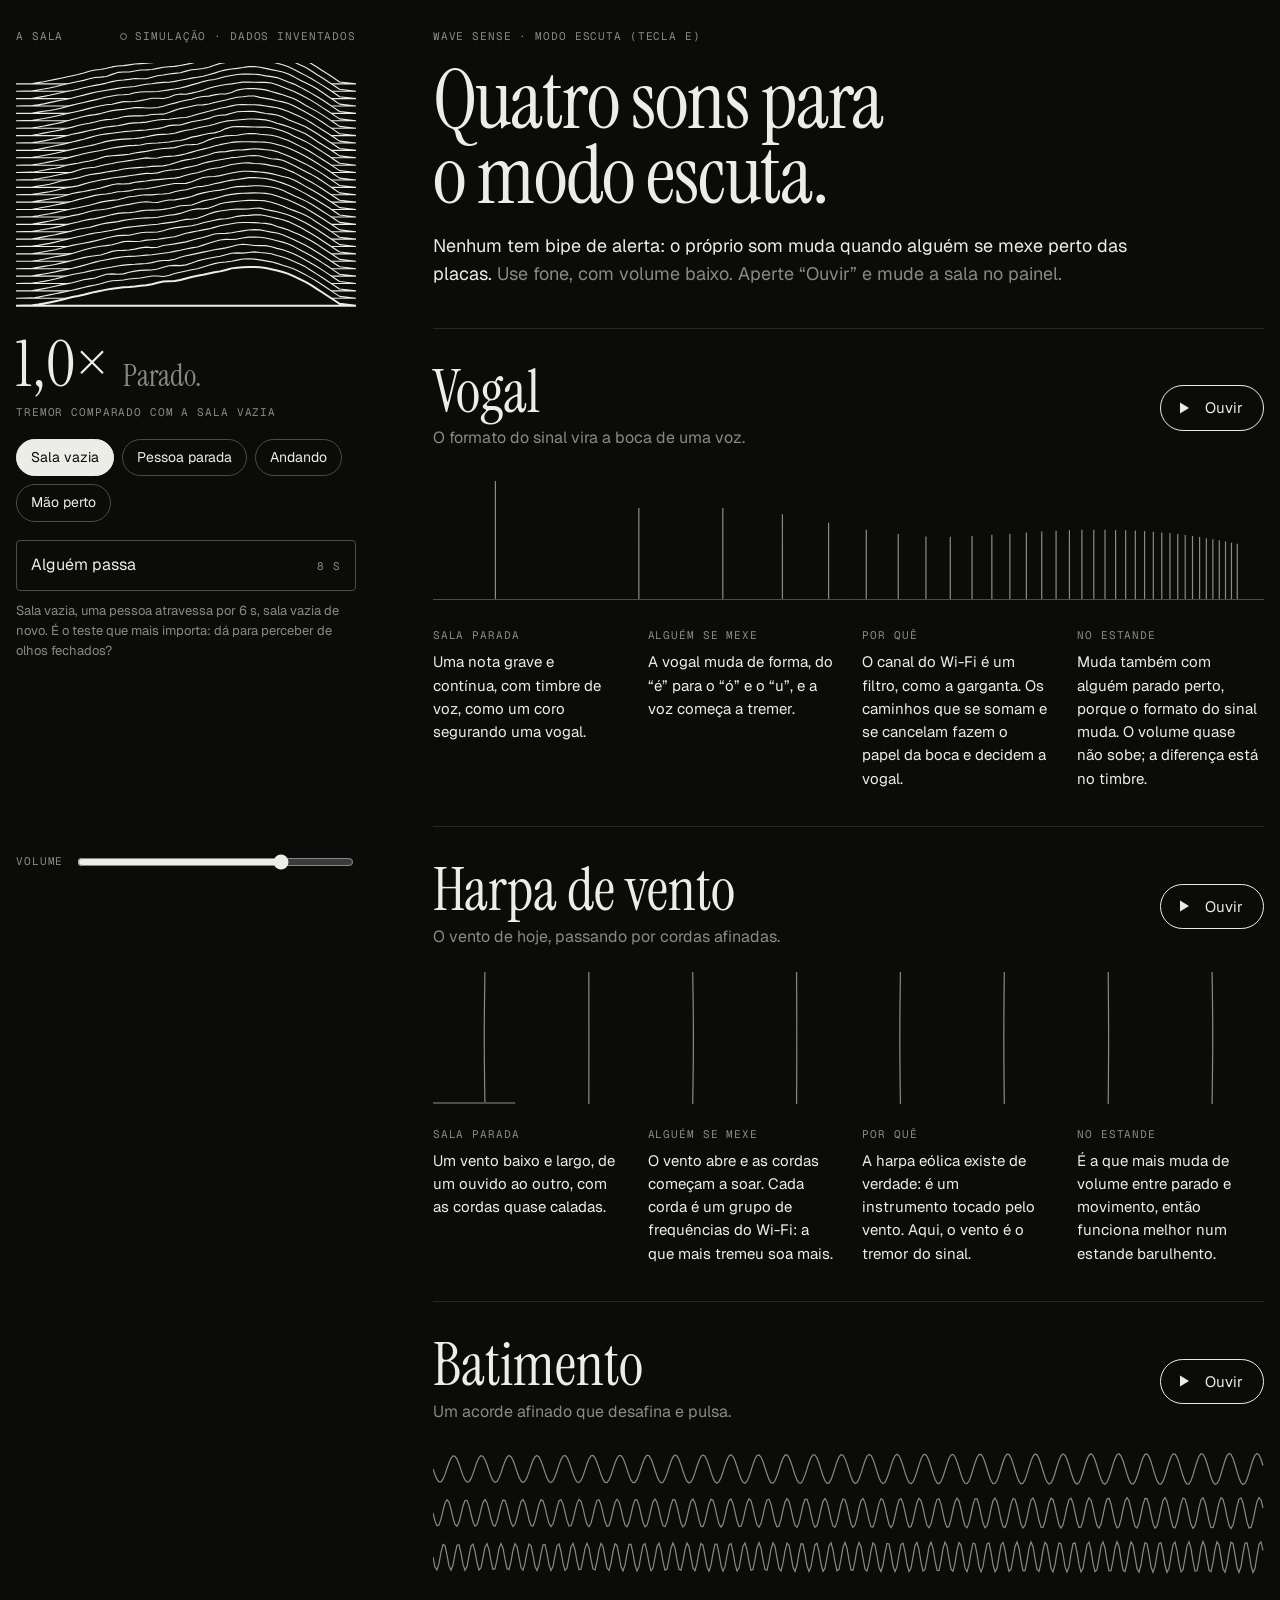
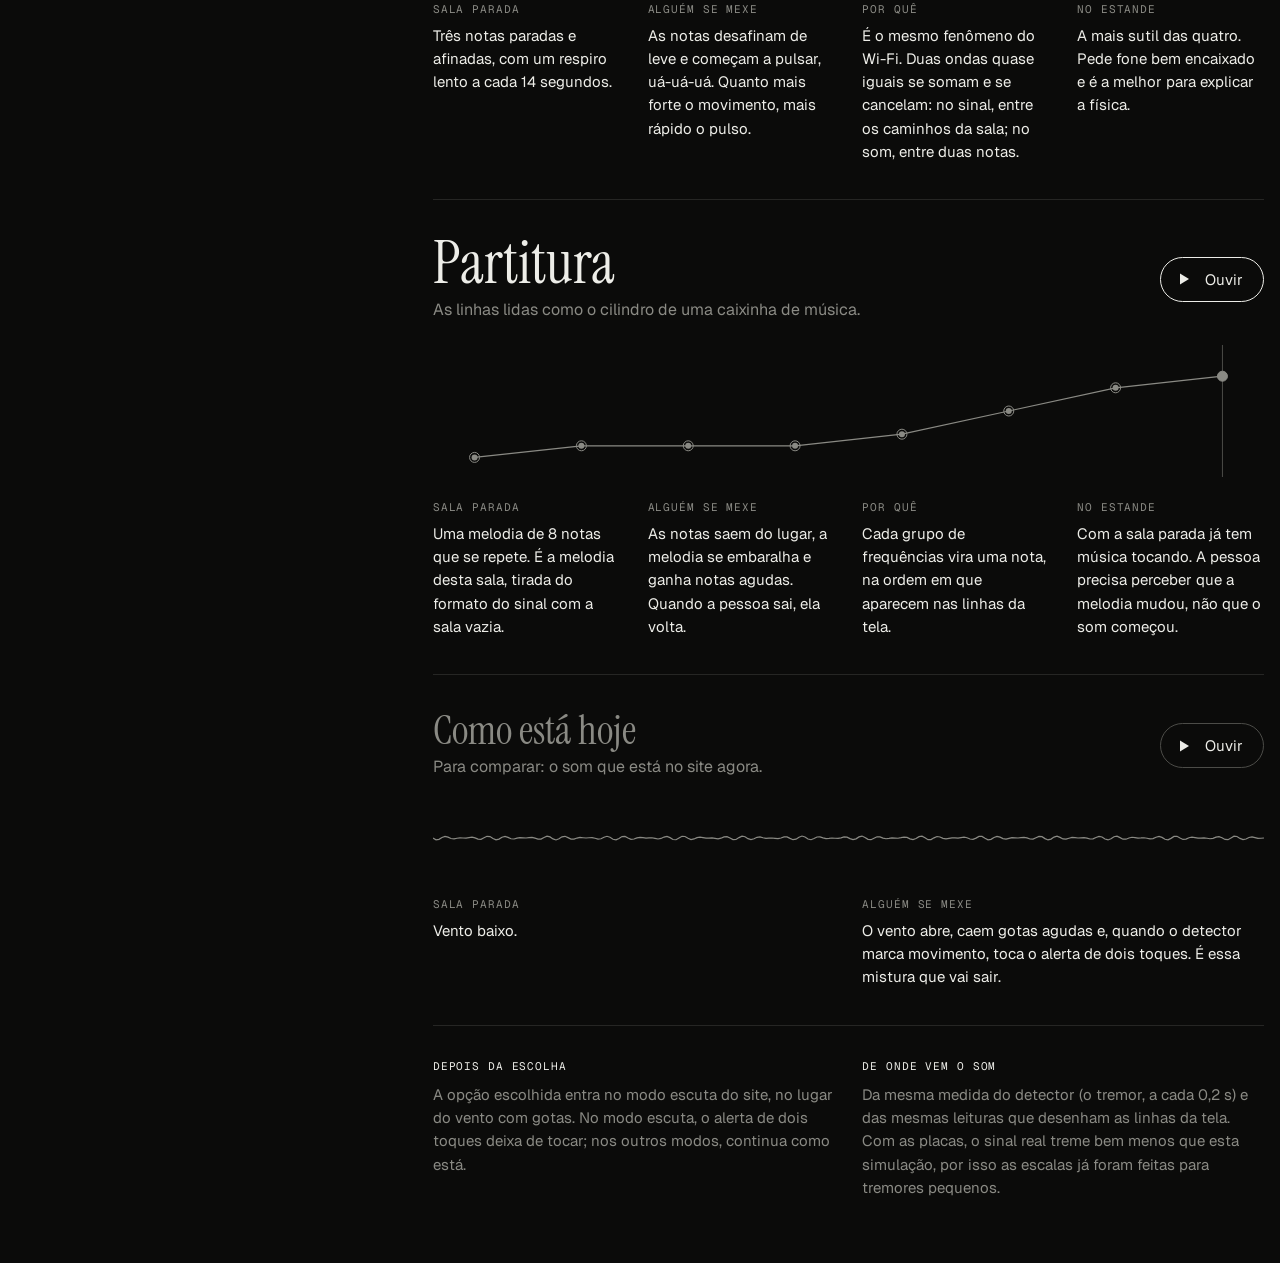
==== ferramentas/laboratorio-escuta/index.html @ 48b97272 "Laboratório de escuta: quatro propostas de som para o modo escuta Vogal, Harpa de vento, Batimento e" ====
<!doctype html>
<html lang="pt-BR">
<head>
<meta charset="utf-8">
<meta name="viewport" content="width=device-width, initial-scale=1, viewport-fit=cover">
<style>body{margin:0}[hidden]{display:none!important}</style>
<title>Laboratório de Escuta</title>
<meta name="claude:viewport-fit-sides" content="cover">
<link rel="preconnect" href="https://fonts.googleapis.com">
<link rel="preconnect" href="https://fonts.gstatic.com" crossorigin>
<link rel="stylesheet" href="https://fonts.googleapis.com/css2?family=Geist:wght@400;500&family=Geist+Mono&family=Instrument+Serif&display=swap">
<style>
/* Layout: a sala presa à esquerda (o que acontece perto das placas); as opções de som em lista à direita.
   No celular, uma coluna, com a sala presa no topo. Preto e branco, como a tela do estande. */
:root {
  --fundo: #0B0B0A;
  --tinta: #EDEDE8;
  --apagado: #8A8A84;
  --fraco: #4C4C48;
  --fio: #262624;
  --serif: 'Instrument Serif', 'Times New Roman', Georgia, serif;
  --sans: 'Geist', system-ui, -apple-system, 'Segoe UI', Roboto, sans-serif;
  --mono: 'Geist Mono', ui-monospace, 'SFMono-Regular', Menlo, Consolas, monospace;
  color-scheme: dark;
}
html { background: var(--fundo); }
body {
  background: var(--fundo); color: var(--tinta);
  font-family: var(--sans); font-size: 16px; line-height: 1.55;
  padding-left: max(16px, env(safe-area-inset-left, 0px));
  padding-right: max(16px, env(safe-area-inset-right, 0px));
  -webkit-font-smoothing: antialiased;
}
button, input { font: inherit; color: inherit; }
:focus-visible { outline: 1px solid var(--tinta); outline-offset: 3px; }
.mono { font-family: var(--mono); font-size: 11px; letter-spacing: 0.08em; text-transform: uppercase; }

.pagina { display: grid; grid-template-columns: minmax(280px, 340px) minmax(0, 1fr); gap: clamp(32px, 6vw, 96px); max-width: 1320px; margin: 0 auto; }

/* ---- a sala ---- */
.sala { position: sticky; top: 0; align-self: start; height: 100vh; height: 100dvh; box-sizing: border-box; padding-block: 28px; display: flex; flex-direction: column; gap: 18px; }
.sala-topo { display: flex; justify-content: space-between; gap: 12px; color: var(--apagado); }
.aviso { display: inline-flex; align-items: center; gap: 8px; color: var(--apagado); }
.aviso::before { content: ""; width: 7px; height: 7px; border-radius: 50%; border: 1px solid currentColor; box-sizing: border-box; }
#linhas { width: 100%; aspect-ratio: 4 / 3; display: block; }
.leitura { display: flex; align-items: baseline; gap: 14px; }
.razao { font-family: var(--serif); font-size: 64px; line-height: 0.9; font-variant-numeric: tabular-nums; min-width: 3.2ch; }
.palavra { font-family: var(--serif); font-size: 30px; line-height: 1; color: var(--apagado); }
.palavra.mexe { color: var(--tinta); }
.legenda { color: var(--apagado); margin: -8px 0 0; }
.cenas { display: flex; flex-wrap: wrap; gap: 8px; }
.cena { background: transparent; border: 1px solid var(--fraco); border-radius: 999px; padding: 7px 14px; font-size: 14px; cursor: pointer; white-space: nowrap; }
.cena:hover { border-color: var(--apagado); }
.cena[aria-pressed="true"] { background: var(--tinta); border-color: var(--tinta); color: var(--fundo); }
.passa { position: relative; overflow: hidden; display: flex; justify-content: space-between; align-items: baseline; gap: 12px; width: 100%; background: transparent; border: 1px solid var(--fraco); border-radius: 4px; padding: 12px 14px; cursor: pointer; text-align: left; }
.passa:hover { border-color: var(--apagado); }
.passa .mono { color: var(--apagado); }
.passa i { position: absolute; left: 0; bottom: 0; height: 2px; width: 100%; background: var(--tinta); transform-origin: left; transform: scaleX(0); }
.passa-nota { color: var(--apagado); font-size: 13px; margin: -8px 0 0; }
.volume { display: flex; align-items: center; gap: 12px; color: var(--apagado); margin-top: auto; }
.volume input { flex: 1; accent-color: var(--tinta); min-width: 0; }

/* ---- as opções ---- */
main { padding-block: 28px 64px; min-width: 0; }
header { display: flex; flex-direction: column; gap: 18px; padding-bottom: 40px; }
header .mono { color: var(--apagado); margin: 0; }
h1 { font-family: var(--serif); font-weight: 400; font-size: clamp(44px, 6.4vw, 92px); line-height: 0.92; letter-spacing: -0.015em; margin: 0; text-wrap: balance; }
.intro { font-size: 18px; max-width: 58ch; margin: 0; color: var(--tinta); }
.intro span { color: var(--apagado); }

.opcao { border-top: 1px solid var(--fio); padding-block: 36px; display: grid; grid-template-columns: minmax(0, 1fr); gap: 22px; }
.cab { display: flex; align-items: center; justify-content: space-between; gap: 16px; }
.cab div { display: flex; flex-direction: column; gap: 6px; min-width: 0; }
h2 { font-family: var(--serif); font-weight: 400; font-size: clamp(40px, 4.6vw, 60px); line-height: 0.95; margin: 0; }
.resumo { color: var(--apagado); margin: 0; }
.tocar { flex: none; display: inline-flex; align-items: center; gap: 12px; background: transparent; border: 1px solid var(--tinta); border-radius: 999px; padding: 10px 20px 10px 14px; cursor: pointer; font-size: 15px; }
.tocar svg { width: 18px; height: 18px; }
.tocar .parar { display: none; }
.tocar[aria-pressed="true"] { background: var(--tinta); color: var(--fundo); }
.tocar[aria-pressed="true"] .ouvir { display: none; }
.tocar[aria-pressed="true"] .parar { display: inline; }
.vis { width: 100%; height: 132px; display: block; }
dl { display: grid; grid-template-columns: repeat(4, minmax(0, 1fr)); gap: 20px 28px; margin: 0; }
dl div { display: flex; flex-direction: column; gap: 6px; min-width: 0; }
dt { color: var(--apagado); }
dd { margin: 0; font-size: 15px; line-height: 1.55; }

.opcao.hoje h2 { font-size: clamp(30px, 3.2vw, 40px); color: var(--apagado); }
.opcao.hoje .vis { height: 72px; }
.opcao.hoje dl { grid-template-columns: repeat(2, minmax(0, 1fr)); }
.opcao.hoje .tocar { border-color: var(--fraco); }

footer { border-top: 1px solid var(--fio); padding-top: 32px; display: grid; grid-template-columns: repeat(2, minmax(0, 1fr)); gap: 28px; }
footer div { display: flex; flex-direction: column; gap: 8px; }
footer p { margin: 0; font-size: 15px; color: var(--apagado); max-width: 52ch; }
footer .mono { color: var(--tinta); }

@media (max-width: 1100px) {
  dl { grid-template-columns: repeat(2, minmax(0, 1fr)); }
}
@media (max-width: 860px) {
  .pagina { grid-template-columns: minmax(0, 1fr); gap: 0; }
  .sala { position: sticky; top: env(safe-area-inset-top, 0px); height: auto; z-index: 2; background: var(--fundo); padding-block: 12px; gap: 10px; border-bottom: 1px solid var(--fio); margin-inline: calc(-1 * max(16px, env(safe-area-inset-left, 0px))) calc(-1 * max(16px, env(safe-area-inset-right, 0px))); padding-inline: max(16px, env(safe-area-inset-left, 0px)) max(16px, env(safe-area-inset-right, 0px)); }
  #linhas, .legenda, .passa-nota, .volume { display: none; }
  .razao { font-size: 40px; }
  .palavra { font-size: 22px; }
  .cenas { flex-wrap: nowrap; overflow-x: auto; scrollbar-width: none; margin-right: calc(-1 * max(16px, env(safe-area-inset-right, 0px))); padding-right: 16px; }
  .passa { padding: 9px 12px; }
  main { padding-top: 24px; }
  footer { grid-template-columns: minmax(0, 1fr); }
}
@media (max-width: 560px) {
  dl { grid-template-columns: minmax(0, 1fr); gap: 14px; }
  .cab { align-items: flex-start; flex-direction: column; }
  .opcao.hoje dl { grid-template-columns: minmax(0, 1fr); }
}
</style>

<div class="pagina">
  <aside class="sala" aria-label="A sala simulada">
    <div class="sala-topo mono"><span>A sala</span><span class="aviso">Simulação · dados inventados</span></div>
    <canvas id="linhas" aria-hidden="true"></canvas>
    <div class="leitura" aria-live="polite"><span class="razao" id="razao">1,0×</span><span class="palavra" id="palavra">Parado.</span></div>
    <p class="legenda mono">Tremor comparado com a sala vazia</p>
    <div class="cenas" role="group" aria-label="O que acontece perto das placas">
      <button class="cena" id="cena-vazio" data-cena="vazio" aria-pressed="true">Sala vazia</button>
      <button class="cena" id="cena-parado" data-cena="parado" aria-pressed="false">Pessoa parada</button>
      <button class="cena" id="cena-andando" data-cena="andando" aria-pressed="false">Andando</button>
      <button class="cena" id="cena-mao" data-cena="mao" aria-pressed="false">Mão perto</button>
    </div>
    <button class="passa" id="passa"><span>Alguém passa</span><span class="mono">8 s</span><i id="passa-barra"></i></button>
    <p class="passa-nota">Sala vazia, uma pessoa atravessa por 6 s, sala vazia de novo. É o teste que mais importa: dá para perceber de olhos fechados?</p>
    <label class="volume mono" for="volume">Volume <input type="range" id="volume" min="0" max="1" step="0.01" value="0.75"></label>
  </aside>

  <main>
    <header>
      <p class="mono">Wave Sense · modo escuta (tecla E)</p>
      <h1>Quatro sons para o modo escuta.</h1>
      <p class="intro">Nenhum tem bipe de alerta: o próprio som muda quando alguém se mexe perto das placas. <span>Use fone, com volume baixo. Aperte “Ouvir” e mude a sala no painel.</span></p>
    </header>

    <section class="opcao" data-op="vogal" aria-labelledby="t-vogal">
      <div class="cab">
        <div><h2 id="t-vogal">Vogal</h2><p class="resumo">O formato do sinal vira a boca de uma voz.</p></div>
        <button class="tocar" id="tocar-vogal" data-op="vogal" aria-pressed="false"><svg viewBox="0 0 18 18" aria-hidden="true"><path class="ouvir" d="M5 3.5v11l9-5.5z" fill="currentColor"/><rect class="parar" x="4.5" y="4.5" width="9" height="9" fill="currentColor"/></svg><span class="rot">Ouvir</span></button>
      </div>
      <canvas class="vis" id="vis-vogal" aria-hidden="true"></canvas>
      <dl>
        <div><dt class="mono">Sala parada</dt><dd>Uma nota grave e contínua, com timbre de voz, como um coro segurando uma vogal.</dd></div>
        <div><dt class="mono">Alguém se mexe</dt><dd>A vogal muda de forma, do “é” para o “ó” e o “u”, e a voz começa a tremer.</dd></div>
        <div><dt class="mono">Por quê</dt><dd>O canal do Wi-Fi é um filtro, como a garganta. Os caminhos que se somam e se cancelam fazem o papel da boca e decidem a vogal.</dd></div>
        <div><dt class="mono">No estande</dt><dd>Muda também com alguém parado perto, porque o formato do sinal muda. O volume quase não sobe; a diferença está no timbre.</dd></div>
      </dl>
    </section>

    <section class="opcao" data-op="harpa" aria-labelledby="t-harpa">
      <div class="cab">
        <div><h2 id="t-harpa">Harpa de vento</h2><p class="resumo">O vento de hoje, passando por cordas afinadas.</p></div>
        <button class="tocar" id="tocar-harpa" data-op="harpa" aria-pressed="false"><svg viewBox="0 0 18 18" aria-hidden="true"><path class="ouvir" d="M5 3.5v11l9-5.5z" fill="currentColor"/><rect class="parar" x="4.5" y="4.5" width="9" height="9" fill="currentColor"/></svg><span class="rot">Ouvir</span></button>
      </div>
      <canvas class="vis" id="vis-harpa" aria-hidden="true"></canvas>
      <dl>
        <div><dt class="mono">Sala parada</dt><dd>Um vento baixo e largo, de um ouvido ao outro, com as cordas quase caladas.</dd></div>
        <div><dt class="mono">Alguém se mexe</dt><dd>O vento abre e as cordas começam a soar. Cada corda é um grupo de frequências do Wi-Fi: a que mais tremeu soa mais.</dd></div>
        <div><dt class="mono">Por quê</dt><dd>A harpa eólica existe de verdade: é um instrumento tocado pelo vento. Aqui, o vento é o tremor do sinal.</dd></div>
        <div><dt class="mono">No estande</dt><dd>É a que mais muda de volume entre parado e movimento, então funciona melhor num estande barulhento.</dd></div>
      </dl>
    </section>

    <section class="opcao" data-op="batimento" aria-labelledby="t-batimento">
      <div class="cab">
        <div><h2 id="t-batimento">Batimento</h2><p class="resumo">Um acorde afinado que desafina e pulsa.</p></div>
        <button class="tocar" id="tocar-batimento" data-op="batimento" aria-pressed="false"><svg viewBox="0 0 18 18" aria-hidden="true"><path class="ouvir" d="M5 3.5v11l9-5.5z" fill="currentColor"/><rect class="parar" x="4.5" y="4.5" width="9" height="9" fill="currentColor"/></svg><span class="rot">Ouvir</span></button>
      </div>
      <canvas class="vis" id="vis-batimento" aria-hidden="true"></canvas>
      <dl>
        <div><dt class="mono">Sala parada</dt><dd>Três notas paradas e afinadas, com um respiro lento a cada 14 segundos.</dd></div>
        <div><dt class="mono">Alguém se mexe</dt><dd>As notas desafinam de leve e começam a pulsar, uá-uá-uá. Quanto mais forte o movimento, mais rápido o pulso.</dd></div>
        <div><dt class="mono">Por quê</dt><dd>É o mesmo fenômeno do Wi-Fi. Duas ondas quase iguais se somam e se cancelam: no sinal, entre os caminhos da sala; no som, entre duas notas.</dd></div>
        <div><dt class="mono">No estande</dt><dd>A mais sutil das quatro. Pede fone bem encaixado e é a melhor para explicar a física.</dd></div>
      </dl>
    </section>

    <section class="opcao" data-op="partitura" aria-labelledby="t-partitura">
      <div class="cab">
        <div><h2 id="t-partitura">Partitura</h2><p class="resumo">As linhas lidas como o cilindro de uma caixinha de música.</p></div>
        <button class="tocar" id="tocar-partitura" data-op="partitura" aria-pressed="false"><svg viewBox="0 0 18 18" aria-hidden="true"><path class="ouvir" d="M5 3.5v11l9-5.5z" fill="currentColor"/><rect class="parar" x="4.5" y="4.5" width="9" height="9" fill="currentColor"/></svg><span class="rot">Ouvir</span></button>
      </div>
      <canvas class="vis" id="vis-partitura" aria-hidden="true"></canvas>
      <dl>
        <div><dt class="mono">Sala parada</dt><dd>Uma melodia de 8 notas que se repete. É a melodia desta sala, tirada do formato do sinal com a sala vazia.</dd></div>
        <div><dt class="mono">Alguém se mexe</dt><dd>As notas saem do lugar, a melodia se embaralha e ganha notas agudas. Quando a pessoa sai, ela volta.</dd></div>
        <div><dt class="mono">Por quê</dt><dd>Cada grupo de frequências vira uma nota, na ordem em que aparecem nas linhas da tela.</dd></div>
        <div><dt class="mono">No estande</dt><dd>Com a sala parada já tem música tocando. A pessoa precisa perceber que a melodia mudou, não que o som começou.</dd></div>
      </dl>
    </section>

    <section class="opcao hoje" data-op="hoje" aria-labelledby="t-hoje">
      <div class="cab">
        <div><h2 id="t-hoje">Como está hoje</h2><p class="resumo">Para comparar: o som que está no site agora.</p></div>
        <button class="tocar" id="tocar-hoje" data-op="hoje" aria-pressed="false"><svg viewBox="0 0 18 18" aria-hidden="true"><path class="ouvir" d="M5 3.5v11l9-5.5z" fill="currentColor"/><rect class="parar" x="4.5" y="4.5" width="9" height="9" fill="currentColor"/></svg><span class="rot">Ouvir</span></button>
      </div>
      <canvas class="vis" id="vis-hoje" aria-hidden="true"></canvas>
      <dl>
        <div><dt class="mono">Sala parada</dt><dd>Vento baixo.</dd></div>
        <div><dt class="mono">Alguém se mexe</dt><dd>O vento abre, caem gotas agudas e, quando o detector marca movimento, toca o alerta de dois toques. É essa mistura que vai sair.</dd></div>
      </dl>
    </section>

    <footer>
      <div><span class="mono">Depois da escolha</span><p>A opção escolhida entra no modo escuta do site, no lugar do vento com gotas. No modo escuta, o alerta de dois toques deixa de tocar; nos outros modos, continua como está.</p></div>
      <div><span class="mono">De onde vem o som</span><p>Da mesma medida do detector (o tremor, a cada 0,2 s) e das mesmas leituras que desenham as linhas da tela. Com as placas, o sinal real treme bem menos que esta simulação, por isso as escalas já foram feitas para tremores pequenos.</p></div>
    </footer>
  </main>
</div>

<script src="escuta-sim.js"></script>
<script src="escuta-sons.js"></script>
<script>
(() => {
  'use strict';
  const $ = (id) => document.getElementById(id);
  const OP = WaveSons.OPCOES;
  const IDS = ['vogal', 'harpa', 'batimento', 'partitura', 'hoje'];
  const reduzido = matchMedia('(prefers-reduced-motion: reduce)').matches;
  const cor = { fundo: '#0B0B0A', tinta: '#EDEDE8', apagado: '#8A8A84', fraco: '#4C4C48' };

  /* ---- a sala ---- */
  const sala = WaveSala.criar((Date.now() % 100000) + 1), S = sala.estado;
  const estados = {};
  let ctx = null, M = null, ativo = null, volume = 0.75;
  const calcularTodos = () => { for (const id of IDS) estados[id] = OP[id].calcular(S); };
  calcularTodos();
  sala.ouvir((tipo) => {
    calcularTodos();
    if (ativo && ctx) ativo.audio.aplicar(estados[ativo.id], ctx.currentTime + 0.03, S, tipo === 'passo');
  });

  function definirCena(c) {
    sala.definirCena(c);
    for (const b of document.querySelectorAll('.cena')) b.setAttribute('aria-pressed', String(b.dataset.cena === c));
  }
  for (const b of document.querySelectorAll('.cena')) b.addEventListener('click', () => { roteiro = null; definirCena(b.dataset.cena); });

  // "Alguém passa": 1 s de sala vazia, 6 s andando, 1 s de sala vazia
  let roteiro = null;
  $('passa').addEventListener('click', () => { roteiro = { inicio: S.t }; definirCena('vazio'); });
  function passoRoteiro() {
    const barra = $('passa-barra');
    if (!roteiro) { barra.style.transform = 'scaleX(0)'; return; }
    const d = S.t - roteiro.inicio;
    barra.style.transform = `scaleX(${Math.min(1, d / 8)})`;
    if (d >= 1 && d < 7 && S.cena !== 'andando') definirCena('andando');
    else if (d >= 7 && S.cena !== 'vazio') definirCena('vazio');
    if (d >= 8) roteiro = null;
  }

  $('volume').addEventListener('input', (e) => {
    volume = Number(e.target.value);
    if (M) M.volume.gain.setTargetAtTime(volume, ctx.currentTime, 0.05);
  });

  /* ---- tocar ---- */
  function garantirAudio() {
    if (!ctx) {
      ctx = new (window.AudioContext || window.webkitAudioContext)();
      M = WaveSons.mesa(ctx);
      M.volume.gain.value = volume;
    }
    if (ctx.state === 'suspended') ctx.resume();
  }
  function botoes() {
    for (const id of IDS) {
      const b = $('tocar-' + id), on = !!ativo && ativo.id === id;
      b.setAttribute('aria-pressed', String(on));
      b.querySelector('.rot').textContent = on ? 'Parar' : 'Ouvir';
    }
  }
  function tocar(id) {
    garantirAudio();
    const t = ctx.currentTime, era = ativo && ativo.id;
    if (ativo) { ativo.audio.parar(t); ativo = null; }
    if (era !== id) {
      ativo = { id, audio: OP[id].audio(ctx, M) };
      ativo.audio.aplicar(estados[id], t + 0.03, S, true);
    }
    botoes();
  }
  for (const id of IDS) $('tocar-' + id).addEventListener('click', () => tocar(id));

  /* ---- desenho ---- */
  const telas = {};
  function preparar(cv) {
    const dpr = Math.min(2, window.devicePixelRatio || 1);
    const r = cv.getBoundingClientRect();
    const w = Math.max(1, Math.round(r.width * dpr)), h = Math.max(1, Math.round(r.height * dpr));
    if (cv.width !== w || cv.height !== h) { cv.width = w; cv.height = h; }
    return { c: cv.getContext('2d'), W: w, H: h, dpr };
  }

  // as linhas empilhadas, como na tela do estande
  function desenharLinhas() {
    const { c, W, H, dpr } = preparar($('linhas'));
    c.fillStyle = cor.fundo; c.fillRect(0, 0, W, H);
    const ls = S.leituras, LIN = 30;
    const frac = Math.max(0, Math.min(1, (S.t - (S.proxLeitura - 0.1)) / 0.1));
    const topo = H * 0.1, base = H * 0.97, passo = (base - topo) / LIN, altura = passo * 7;
    c.lineWidth = 1.1 * dpr; c.lineJoin = 'round'; c.strokeStyle = cor.tinta; c.fillStyle = cor.fundo;
    for (let i = Math.max(0, ls.length - LIN - 1); i < ls.length; i++) {
      const y0 = base - (ls.length - 1 - i + frac) * passo;
      if (y0 < topo - passo) continue;
      const { a, d } = ls[i], u = S.uteis;
      let soma = 0; for (const k of u) soma += a[k];
      const media = soma / u.length;
      c.beginPath(); c.moveTo(0, y0);
      for (let j = 0; j < u.length; j++) {
        const k0 = u[Math.max(0, j - 1)], k = u[j], k1 = u[Math.min(u.length - 1, j + 1)];
        const forma = (a[k0] + 2 * a[k] + a[k1]) / 4, tremor = (d[k0] + 2 * d[k] + d[k1]) / 4;
        const relevo = Math.max(0, forma / media - 0.3 + (3 * tremor) / media);
        const borda = Math.sin((Math.PI * (j + 0.5)) / u.length);
        c.lineTo(W * 0.04 + (W * 0.92 * (j + 0.5)) / u.length, y0 - relevo * altura * borda);
      }
      c.lineTo(W, y0); c.closePath(); c.fill();
      c.lineWidth = (i === ls.length - 1 ? 2 : 1.1) * dpr; c.stroke();
    }
  }

  const vis = {
    vogal(c, W, H, e, agora, on, dpr) {
      const op = OP.vogal, n = e.w.length;
      if (!n) return;
      const x = (k) => W * 0.02 + W * 0.96 * (Math.log(((k + 1) * op.f0) / 70) / Math.log(3300 / 70));
      const base = H - 6 * dpr, mx = Math.max(...e.w);
      const tremor = (e.nivel || 0) * 2.2 * dpr;
      c.strokeStyle = on ? cor.tinta : cor.apagado;
      c.lineWidth = 1.2 * dpr;
      c.beginPath();
      for (let k = 0; k < n; k++) {
        const db = 20 * Math.log10(e.w[k] / mx + 1e-9);         // em decibéis, para a forma da "boca" aparecer
        const h = Math.max(0, 1 + db / 42) * (H - 14 * dpr);
        const xx = x(k) + Math.sin(agora * 29 + k * 1.7) * tremor;
        c.moveTo(xx, base); c.lineTo(xx, base - h);
      }
      c.stroke();
      c.strokeStyle = cor.fraco; c.lineWidth = 1 * dpr;
      c.beginPath(); c.moveTo(0, base + 0.5); c.lineTo(W, base + 0.5); c.stroke();
    },
    harpa(c, W, H, e, agora, on, dpr) {
      const n = e.cordas.length, esp = W / n;
      c.strokeStyle = on ? cor.tinta : cor.apagado; c.lineWidth = 1.2 * dpr;
      for (let i = 0; i < n; i++) {
        const x0 = esp * (i + 0.5);
        const A = (0.02 + 0.98 * Math.pow(e.cordas[i], 0.8)) * esp * 0.34;
        const fase = agora * (5.2 + i * 0.9) * Math.PI * 2;
        c.beginPath();
        for (let s = 0; s <= 40; s++) {
          const y = (H * s) / 40;
          const xx = x0 + A * Math.sin((Math.PI * s) / 40) * Math.sin(fase);
          s ? c.lineTo(xx, y) : c.moveTo(xx, y);
        }
        c.stroke();
      }
      // o vento: um traço fino embaixo que cresce com o tremor
      c.fillStyle = cor.fraco;
      c.fillRect(0, H - 2 * dpr, W * (0.08 + 0.92 * e.nivel), 2 * dpr);
    },
    batimento(c, W, H, e, agora, on, dpr) {
      c.strokeStyle = on ? cor.tinta : cor.apagado; c.lineWidth = 1.2 * dpr;
      for (let i = 0; i < 3; i++) {
        const y0 = (H * (i + 0.5)) / 3, A = H / 8, lam = W / (30 + 14 * i), df = e.df[i];
        c.beginPath();
        for (let x = 0; x <= W; x += 2 * dpr) {
          const env = 0.5 + 0.5 * Math.cos(Math.PI * 2 * df * (agora - (x / W) * 1.2));
          const y = y0 + A * (0.25 + 0.75 * env) * Math.sin((2 * Math.PI * x) / lam);
          x ? c.lineTo(x, y) : c.moveTo(x, y);
        }
        c.stroke();
      }
    },
    partitura(c, W, H, e, agora, on, dpr) {
      if (!e.graus.length) return;
      const n = WaveSons.PASSOS, notas = WaveSons.ESCALA.length;
      const x = (i) => W * (0.05 + (0.9 * i) / (n - 1));
      const y = (g) => H - 8 * dpr - ((H - 16 * dpr) * g) / (notas - 1);
      let atual = Math.floor(agora / WaveSons.PASSO_NOTA) % n;
      if (on && ativo && ativo.audio.tocadas && ctx) {
        const ts = ativo.audio.tocadas.filter((p) => p.t <= ctx.currentTime);
        if (ts.length) atual = ts[ts.length - 1].i;
      }
      c.strokeStyle = cor.fraco; c.lineWidth = 1 * dpr;
      c.beginPath(); c.moveTo(x(atual), 0); c.lineTo(x(atual), H); c.stroke();
      // a melodia da sala vazia: círculos vazados
      c.strokeStyle = cor.apagado;
      for (let i = 0; i < n; i++) { c.beginPath(); c.arc(x(i), y(e.base[i]), 5 * dpr, 0, Math.PI * 2); c.stroke(); }
      // a de agora: pontos cheios, ligados
      const tinta = on ? cor.tinta : cor.apagado;
      c.strokeStyle = tinta; c.fillStyle = tinta; c.lineWidth = 1.2 * dpr;
      c.beginPath();
      for (let i = 0; i < n; i++) i ? c.lineTo(x(i), y(e.graus[i])) : c.moveTo(x(i), y(e.graus[i]));
      c.stroke();
      for (let i = 0; i < n; i++) {
        c.beginPath(); c.arc(x(i), y(e.graus[i]), (i === atual ? 5 : 3) * dpr, 0, Math.PI * 2); c.fill();
      }
    },
    hoje(c, W, H, e, agora, on, dpr) {
      c.strokeStyle = on ? cor.tinta : cor.apagado; c.lineWidth = 1.2 * dpr;
      const y0 = H / 2;
      c.beginPath();
      for (let x = 0; x <= W; x += 3 * dpr) {
        const r = Math.sin(x * 0.37 + agora * 23) * Math.sin(x * 0.051 - agora * 7);
        const y = y0 + r * (1.5 + 22 * e.nivel) * dpr;
        x ? c.lineTo(x, y) : c.moveTo(x, y);
      }
      c.stroke();
      if (e.detectado) {
        c.fillStyle = on ? cor.tinta : cor.apagado;
        for (const k of [0, 1]) { c.beginPath(); c.arc(W - (40 - 16 * k) * dpr, 10 * dpr, 4 * dpr, 0, Math.PI * 2); c.fill(); }
      }
    },
  };

  function desenharOpcoes(agora) {
    for (const id of IDS) {
      const { c, W, H, dpr } = preparar($('vis-' + id));
      c.fillStyle = cor.fundo; c.fillRect(0, 0, W, H);
      vis[id](c, W, H, estados[id], agora, !!ativo && ativo.id === id, dpr);
    }
  }

  const fmt = (x) => (Number.isFinite(x) ? x.toFixed(1).replace('.', ',') : '–');
  function textos() {
    $('razao').textContent = fmt(sala.razao()) + '×';
    const p = $('palavra'), mexe = S.detectado;
    p.textContent = mexe ? 'Movimento.' : 'Parado.';
    p.classList.toggle('mexe', mexe);
  }

  let ultimo = performance.now(), ultimoDesenho = 0;
  function quadro(agoraMs) {
    requestAnimationFrame(quadro);
    const dt = Math.min(0.1, (agoraMs - ultimo) / 1000);
    ultimo = agoraMs;
    sala.avancar(dt);
    passoRoteiro();
    if (reduzido && agoraMs - ultimoDesenho < 200) return;
    ultimoDesenho = agoraMs;
    const agora = agoraMs / 1000;
    desenharLinhas();
    desenharOpcoes(agora);
    textos();
  }
  sala.avancar(5);   // começa com a tela já cheia de linhas
  calcularTodos();
  requestAnimationFrame(quadro);
})();
</script>
</html>
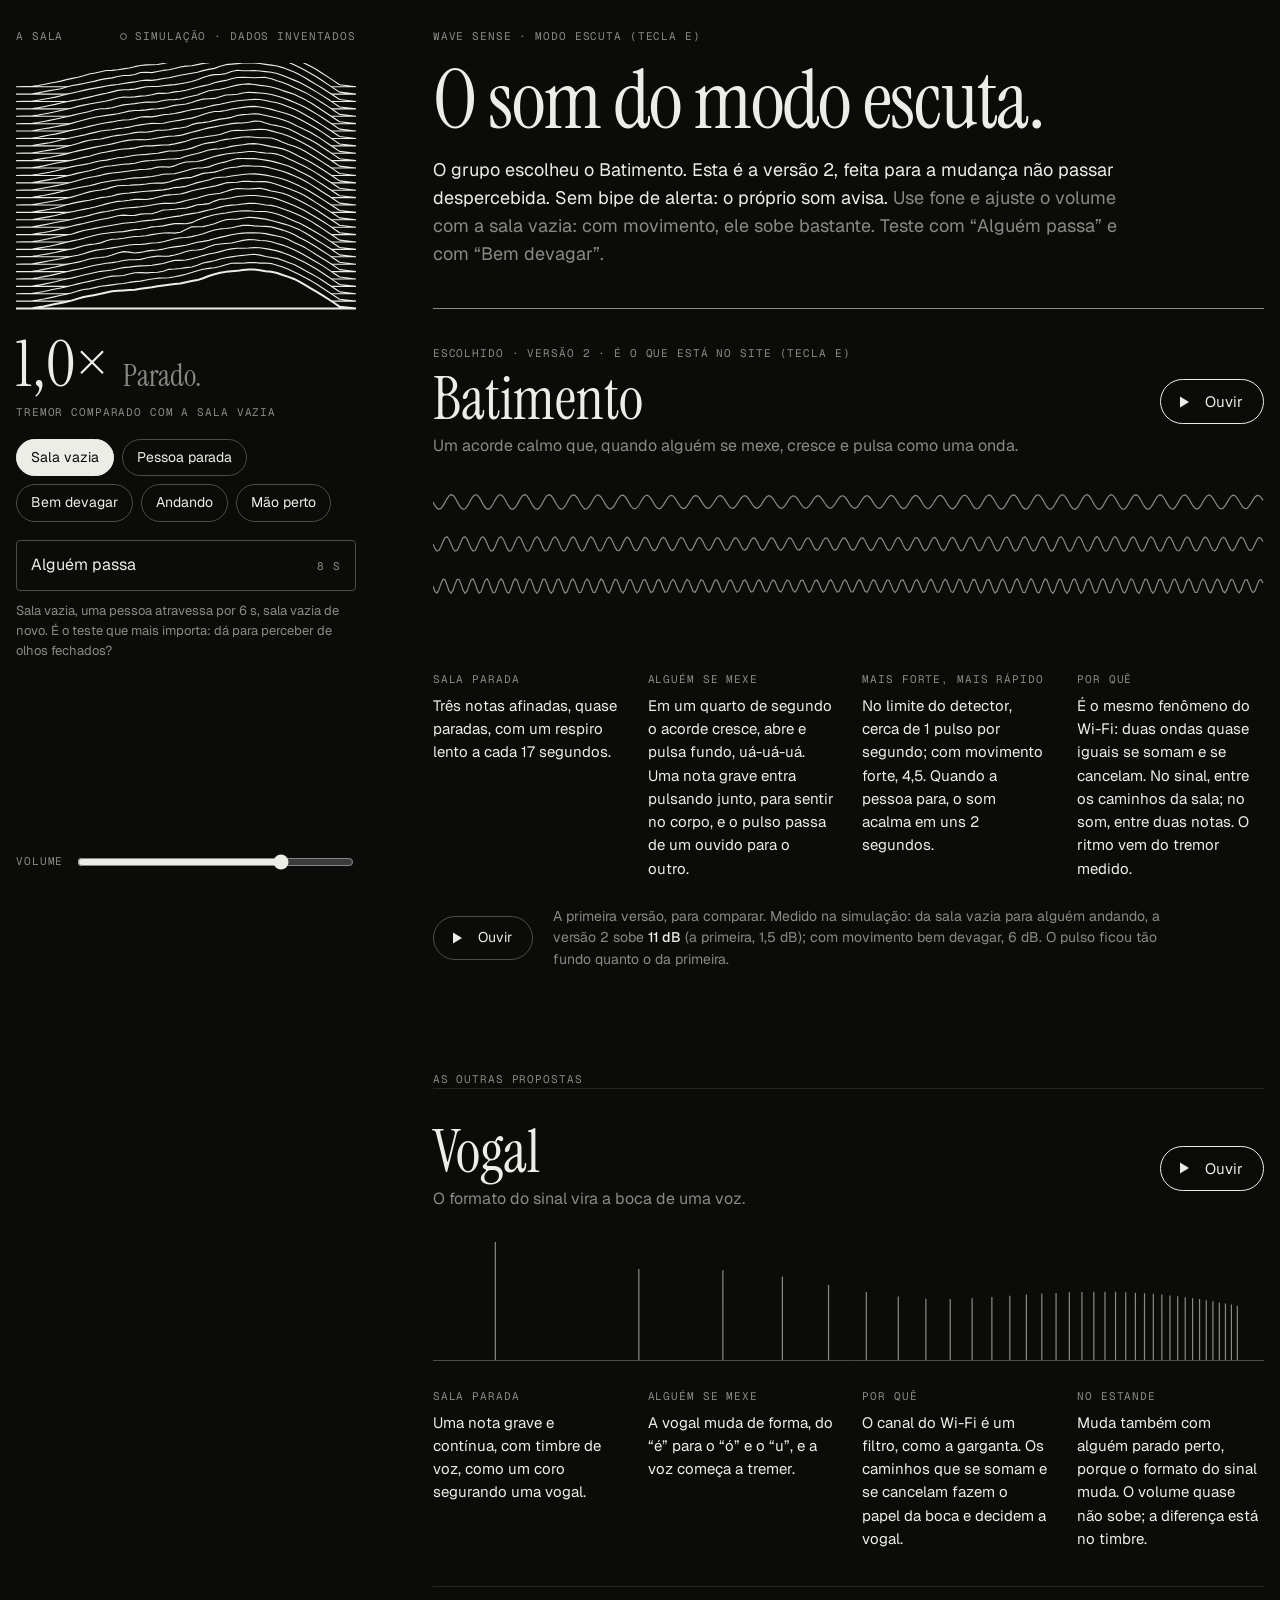
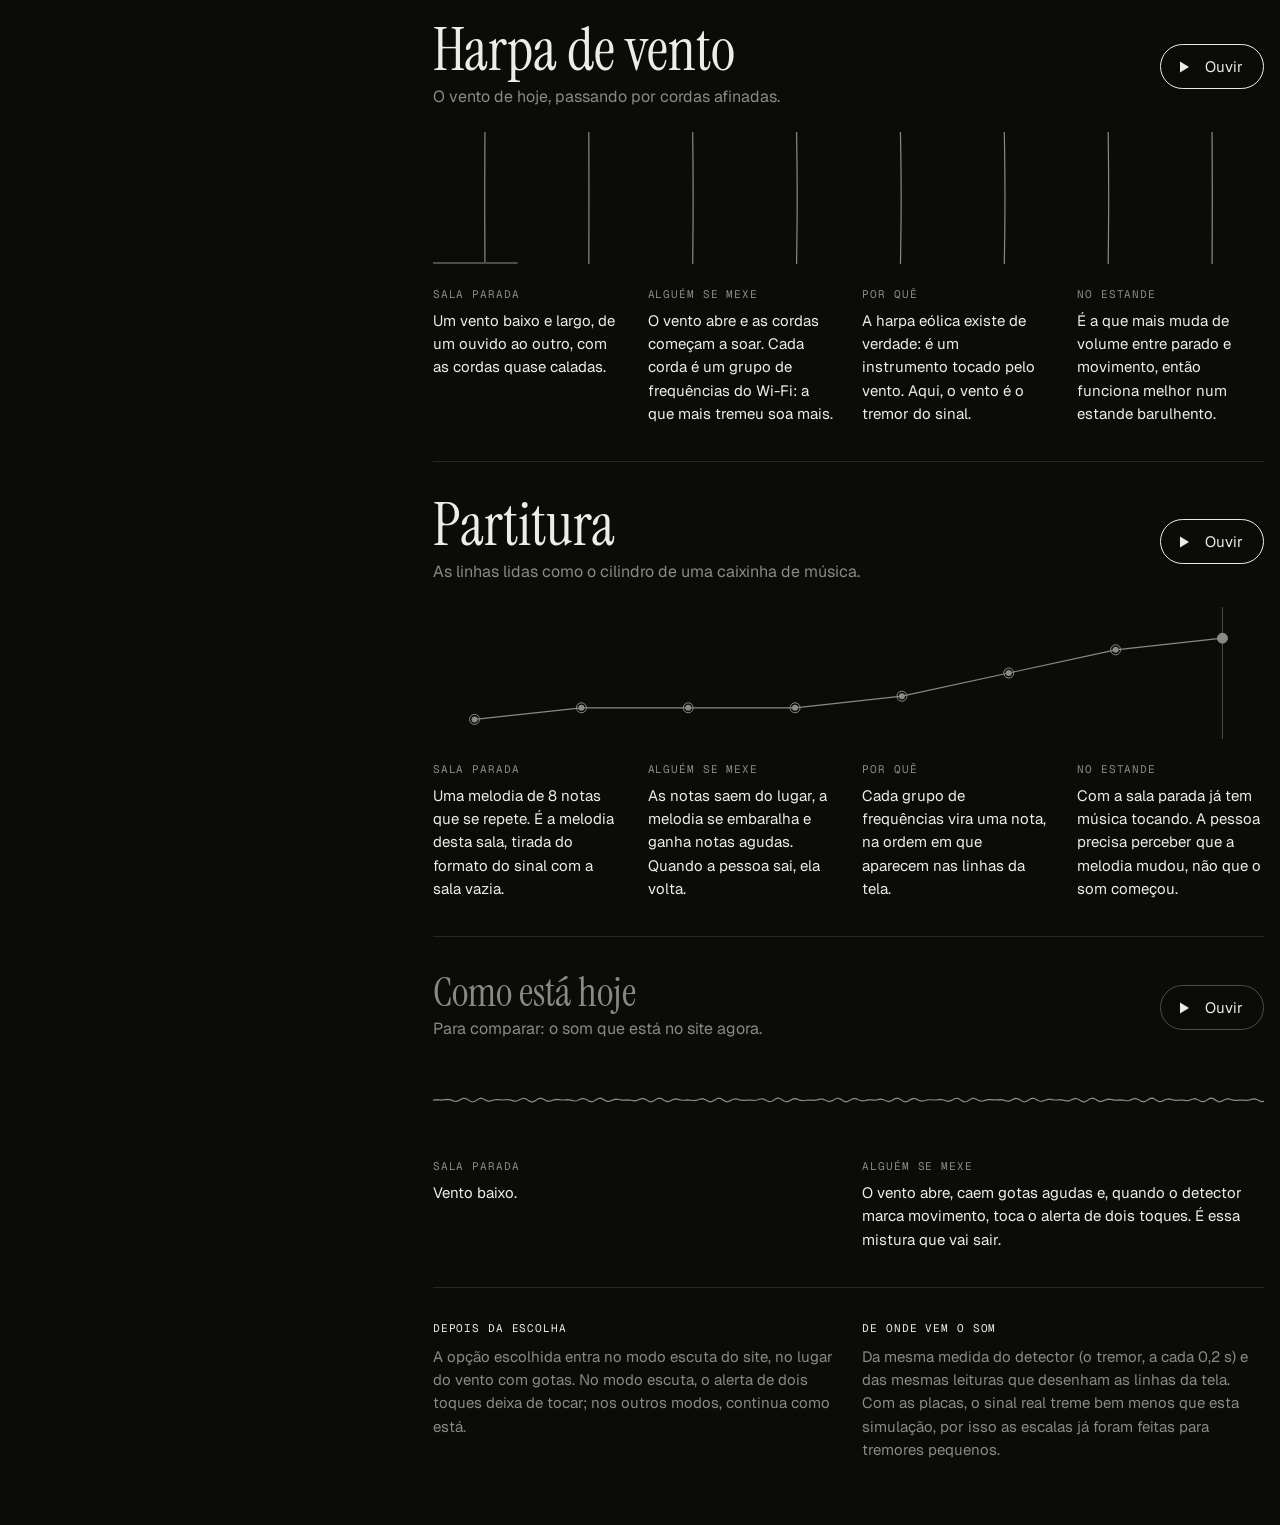
==== commit 26d0320d: "Modo escuta: som "Batimento" no lugar do vento com gotas Escolha do grupo no laboratório de escuta. " ====
--- a/ferramentas/laboratorio-escuta/index.html
+++ b/ferramentas/laboratorio-escuta/index.html
@@ -85,6 +85,14 @@
 dt { color: var(--apagado); }
 dd { margin: 0; font-size: 15px; line-height: 1.55; }
 
+.escolhida { border-top-color: var(--apagado); }
+.selo { color: var(--apagado); margin: 0 0 4px; }
+.vis-alta { height: 168px; }
+.comparar { display: flex; align-items: center; gap: 20px; padding-top: 4px; }
+.comparar p { margin: 0; font-size: 14px; color: var(--apagado); max-width: 70ch; }
+.comparar b { color: var(--tinta); font-weight: 500; }
+.tocar.fraco { border-color: var(--fraco); font-size: 14px; }
+.outras { color: var(--apagado); margin: 24px 0 0; padding-top: 40px; }
 .opcao.hoje h2 { font-size: clamp(30px, 3.2vw, 40px); color: var(--apagado); }
 .opcao.hoje .vis { height: 72px; }
 .opcao.hoje dl { grid-template-columns: repeat(2, minmax(0, 1fr)); }
@@ -111,6 +119,7 @@
 }
 @media (max-width: 560px) {
   dl { grid-template-columns: minmax(0, 1fr); gap: 14px; }
+  .comparar { flex-direction: column; align-items: flex-start; }
   .cab { align-items: flex-start; flex-direction: column; }
   .opcao.hoje dl { grid-template-columns: minmax(0, 1fr); }
 }
@@ -125,6 +134,7 @@
     <div class="cenas" role="group" aria-label="O que acontece perto das placas">
       <button class="cena" id="cena-vazio" data-cena="vazio" aria-pressed="true">Sala vazia</button>
       <button class="cena" id="cena-parado" data-cena="parado" aria-pressed="false">Pessoa parada</button>
+      <button class="cena" id="cena-devagar" data-cena="devagar" aria-pressed="false">Bem devagar</button>
       <button class="cena" id="cena-andando" data-cena="andando" aria-pressed="false">Andando</button>
       <button class="cena" id="cena-mao" data-cena="mao" aria-pressed="false">Mão perto</button>
     </div>
@@ -136,9 +146,29 @@
   <main>
     <header>
       <p class="mono">Wave Sense · modo escuta (tecla E)</p>
-      <h1>Quatro sons para o modo escuta.</h1>
-      <p class="intro">Nenhum tem bipe de alerta: o próprio som muda quando alguém se mexe perto das placas. <span>Use fone, com volume baixo. Aperte “Ouvir” e mude a sala no painel.</span></p>
+      <h1>O som do modo escuta.</h1>
+      <p class="intro">O grupo escolheu o Batimento. Esta é a versão 2, feita para a mudança não passar despercebida. Sem bipe de alerta: o próprio som avisa. <span>Use fone e ajuste o volume com a sala vazia: com movimento, ele sobe bastante. Teste com “Alguém passa” e com “Bem devagar”.</span></p>
     </header>
+
+    <section class="opcao escolhida" data-op="batimento" aria-labelledby="t-batimento">
+      <div class="cab">
+        <div><p class="mono selo">Escolhido · versão 2 · é o que está no site (tecla E)</p><h2 id="t-batimento">Batimento</h2><p class="resumo">Um acorde calmo que, quando alguém se mexe, cresce e pulsa como uma onda.</p></div>
+        <button class="tocar" id="tocar-batimento" data-op="batimento" aria-pressed="false"><svg viewBox="0 0 18 18" aria-hidden="true"><path class="ouvir" d="M5 3.5v11l9-5.5z" fill="currentColor"/><rect class="parar" x="4.5" y="4.5" width="9" height="9" fill="currentColor"/></svg><span class="rot">Ouvir</span></button>
+      </div>
+      <canvas class="vis vis-alta" id="vis-batimento" aria-hidden="true"></canvas>
+      <dl>
+        <div><dt class="mono">Sala parada</dt><dd>Três notas afinadas, quase paradas, com um respiro lento a cada 17 segundos.</dd></div>
+        <div><dt class="mono">Alguém se mexe</dt><dd>Em um quarto de segundo o acorde cresce, abre e pulsa fundo, uá-uá-uá. Uma nota grave entra pulsando junto, para sentir no corpo, e o pulso passa de um ouvido para o outro.</dd></div>
+        <div><dt class="mono">Mais forte, mais rápido</dt><dd>No limite do detector, cerca de 1 pulso por segundo; com movimento forte, 4,5. Quando a pessoa para, o som acalma em uns 2 segundos.</dd></div>
+        <div><dt class="mono">Por quê</dt><dd>É o mesmo fenômeno do Wi-Fi: duas ondas quase iguais se somam e se cancelam. No sinal, entre os caminhos da sala; no som, entre duas notas. O ritmo vem do tremor medido.</dd></div>
+      </dl>
+      <div class="comparar">
+        <button class="tocar fraco" id="tocar-batimento1" data-op="batimento1" aria-pressed="false"><svg viewBox="0 0 18 18" aria-hidden="true"><path class="ouvir" d="M5 3.5v11l9-5.5z" fill="currentColor"/><rect class="parar" x="4.5" y="4.5" width="9" height="9" fill="currentColor"/></svg><span class="rot">Ouvir</span></button>
+        <p>A primeira versão, para comparar. Medido na simulação: da sala vazia para alguém andando, a versão 2 sobe <b>11 dB</b> (a primeira, 1,5 dB); com movimento bem devagar, 6 dB. O pulso ficou tão fundo quanto o da primeira.</p>
+      </div>
+    </section>
+
+    <p class="mono outras">As outras propostas</p>
 
     <section class="opcao" data-op="vogal" aria-labelledby="t-vogal">
       <div class="cab">
@@ -168,20 +198,6 @@
       </dl>
     </section>
 
-    <section class="opcao" data-op="batimento" aria-labelledby="t-batimento">
-      <div class="cab">
-        <div><h2 id="t-batimento">Batimento</h2><p class="resumo">Um acorde afinado que desafina e pulsa.</p></div>
-        <button class="tocar" id="tocar-batimento" data-op="batimento" aria-pressed="false"><svg viewBox="0 0 18 18" aria-hidden="true"><path class="ouvir" d="M5 3.5v11l9-5.5z" fill="currentColor"/><rect class="parar" x="4.5" y="4.5" width="9" height="9" fill="currentColor"/></svg><span class="rot">Ouvir</span></button>
-      </div>
-      <canvas class="vis" id="vis-batimento" aria-hidden="true"></canvas>
-      <dl>
-        <div><dt class="mono">Sala parada</dt><dd>Três notas paradas e afinadas, com um respiro lento a cada 14 segundos.</dd></div>
-        <div><dt class="mono">Alguém se mexe</dt><dd>As notas desafinam de leve e começam a pulsar, uá-uá-uá. Quanto mais forte o movimento, mais rápido o pulso.</dd></div>
-        <div><dt class="mono">Por quê</dt><dd>É o mesmo fenômeno do Wi-Fi. Duas ondas quase iguais se somam e se cancelam: no sinal, entre os caminhos da sala; no som, entre duas notas.</dd></div>
-        <div><dt class="mono">No estande</dt><dd>A mais sutil das quatro. Pede fone bem encaixado e é a melhor para explicar a física.</dd></div>
-      </dl>
-    </section>
-
     <section class="opcao" data-op="partitura" aria-labelledby="t-partitura">
       <div class="cab">
         <div><h2 id="t-partitura">Partitura</h2><p class="resumo">As linhas lidas como o cilindro de uma caixinha de música.</p></div>
@@ -216,13 +232,15 @@
 </div>
 
 <script src="escuta-sim.js"></script>
+<script src="../../demo/escuta.js"></script>
 <script src="escuta-sons.js"></script>
 <script>
 (() => {
   'use strict';
   const $ = (id) => document.getElementById(id);
   const OP = WaveSons.OPCOES;
-  const IDS = ['vogal', 'harpa', 'batimento', 'partitura', 'hoje'];
+  const IDS = ['batimento', 'batimento1', 'vogal', 'harpa', 'partitura', 'hoje'];   // as que tocam
+  const DESENHOS = ['batimento', 'vogal', 'harpa', 'partitura', 'hoje'];             // as que têm desenho
   const reduzido = matchMedia('(prefers-reduced-motion: reduce)').matches;
   const cor = { fundo: '#0B0B0A', tinta: '#EDEDE8', apagado: '#8A8A84', fraco: '#4C4C48' };
 
@@ -366,13 +384,20 @@
       c.fillRect(0, H - 2 * dpr, W * (0.08 + 0.92 * e.nivel), 2 * dpr);
     },
     batimento(c, W, H, e, agora, on, dpr) {
+      // três linhas (as notas) e, embaixo, a nota grave. A altura acompanha o volume; o vale, a força do pulso.
       c.strokeStyle = on ? cor.tinta : cor.apagado; c.lineWidth = 1.2 * dpr;
-      for (let i = 0; i < 3; i++) {
-        const y0 = (H * (i + 0.5)) / 3, A = H / 8, lam = W / (30 + 14 * i), df = e.df[i];
+      const fase = (this.fase || 0);
+      const vol = e.ganho / 1.65;
+      for (let i = 0; i < 4; i++) {
+        const grave = i === 3;
+        if (grave && e.corpo < 0.01) continue;
+        const y0 = (H * (i + 0.5)) / 4, lam = grave ? W / 9 : W / (34 + 12 * i);
+        const A = (H / 9) * (grave ? e.corpo : vol);
+        c.lineWidth = (grave ? 2 : 1.2) * dpr;
         c.beginPath();
         for (let x = 0; x <= W; x += 2 * dpr) {
-          const env = 0.5 + 0.5 * Math.cos(Math.PI * 2 * df * (agora - (x / W) * 1.2));
-          const y = y0 + A * (0.25 + 0.75 * env) * Math.sin((2 * Math.PI * x) / lam);
+          const env = 1 - e.fundo * (0.5 - 0.5 * Math.cos(2 * Math.PI * (fase - (x / W) * 1.4)));
+          const y = y0 + A * env * Math.sin((2 * Math.PI * x) / lam);
           x ? c.lineTo(x, y) : c.moveTo(x, y);
         }
         c.stroke();
@@ -421,10 +446,10 @@
   };
 
   function desenharOpcoes(agora) {
-    for (const id of IDS) {
+    for (const id of DESENHOS) {
       const { c, W, H, dpr } = preparar($('vis-' + id));
       c.fillStyle = cor.fundo; c.fillRect(0, 0, W, H);
-      vis[id](c, W, H, estados[id], agora, !!ativo && ativo.id === id, dpr);
+      vis[id].call(vis, c, W, H, estados[id], agora, !!ativo && ativo.id === id, dpr);
     }
   }
 
@@ -446,6 +471,8 @@
     if (reduzido && agoraMs - ultimoDesenho < 200) return;
     ultimoDesenho = agoraMs;
     const agora = agoraMs / 1000;
+    const eb = estados.batimento;
+    if (eb && eb.pulso) vis.fase = ((vis.fase || 0) + eb.pulso * dt) % 1;
     desenharLinhas();
     desenharOpcoes(agora);
     textos();
